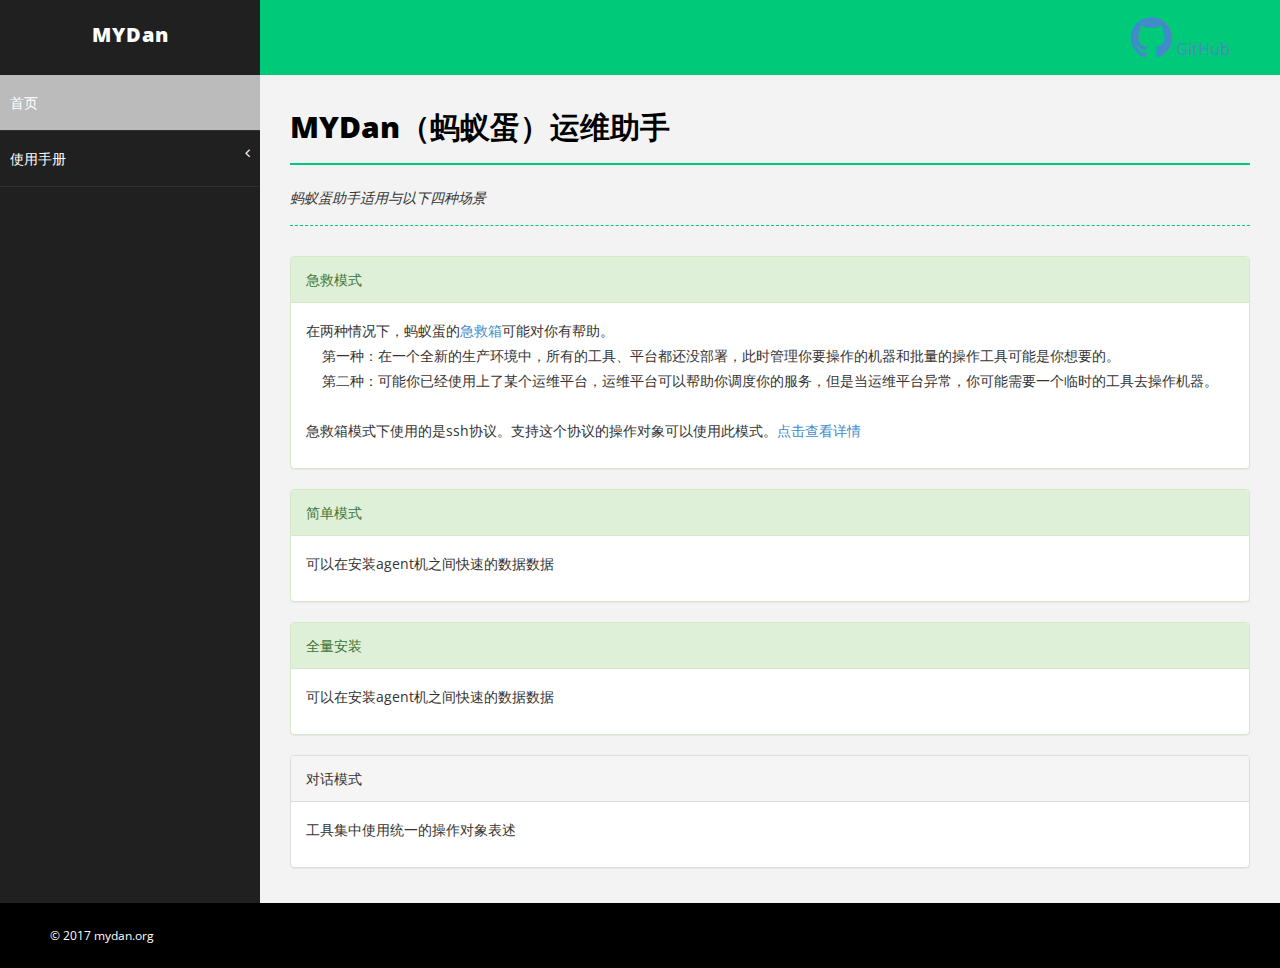
==== index.html @ ac2a0908 "update" ====
﻿<!DOCTYPE html>
<html xmlns="http://www.w3.org/1999/xhtml">
<head>
    <meta charset="utf-8" />
    <meta name="viewport" content="width=device-width, initial-scale=1.0" />
    <title>mydam.org 蚂蚁蛋运维助手</title>

    <!-- BOOTSTRAP STYLES-->
    <link href="assets/css/bootstrap.css" rel="stylesheet" />
    <!-- FONTAWESOME STYLES-->
    <link href="assets/css/font-awesome.css" rel="stylesheet" />
       <!--CUSTOM BASIC STYLES-->
    <link href="assets/css/basic.css" rel="stylesheet" />
    <!--CUSTOM MAIN STYLES-->
    <link href="assets/css/custom.css" rel="stylesheet" />
    <!-- GOOGLE FONTS-->
    <link href='http://fonts.googleapis.com/css?family=Open+Sans' rel='stylesheet' type='text/css' />
</head>
<body>
    <div id="wrapper">
        <nav class="navbar navbar-default navbar-cls-top " role="navigation" style="margin-bottom: 0">
       
            
            <div class="navbar-header">
                <button type="button" class="navbar-toggle" data-toggle="collapse" data-target=".sidebar-collapse">
                    <span class="sr-only">Toggle navigation</span>
                    <span class="icon-bar"></span>
                    <span class="icon-bar"></span>
                    <span class="icon-bar"></span>
                </button>
                <a class="navbar-brand" href="index.html">MYDan</a>
            </div>
            
            <div class="header-right">
	            <a  href="https://github.com/mydan">  <i class="fa fa-github  fa-3x"></i> GitHub  </a>        
            </div>
        </nav>
        <!-- /. NAV TOP  -->
        <nav class="navbar-default navbar-side" role="navigation">
            <div class="sidebar-collapse">
                <ul class="nav" id="main-menu">
                    <li>
                        <a class="active-menu" href="index.html"></i>首页</a>
                    </li>

                     <li>
                        <a href="#">使用手册<span class="fa arrow"></span></a>
                         <ul class="nav nav-second-level">
                            <li>
                                <a href="manual_tools.html"></i>tools</a>
                            </li>
                                  
                        </ul>
                    </li>
                    
                    
                 
                    
                    

                </ul>

            </div>

        </nav>
        <!-- /. NAV SIDE  -->
        <div id="page-wrapper">
        <!-- PAGE_WRAPPER S -->
                
                <div class="row">
                    <div class="col-md-12">
                        <h1 class="page-head-line">MYDan（蚂蚁蛋）运维助手</h1>
                        <h1 class="page-subhead-line">蚂蚁蛋助手适用与以下四种场景</h1>

                    </div>
                </div>
                

            <div class="row">
		<div class="col-md-12 col-sm-12">
                    <div class="panel panel-success">
                        <div class="panel-heading">
                            急救模式
                        </div>
                        <div class="panel-body">
                            <p>在两种情况下，蚂蚁蛋的<a href="manual_box.html">急救箱</a>可能对你有帮助。<br>
                            &nbsp;&nbsp;&nbsp;&nbsp;第一种：在一个全新的生产环境中，所有的工具、平台都还没部署，此时管理你要操作的机器和批量的操作工具可能是你想要的。<br>
                            &nbsp;&nbsp;&nbsp;&nbsp;第二种：可能你已经使用上了某个运维平台，运维平台可以帮助你调度你的服务，但是当运维平台异常，你可能需要一个临时的工具去操作机器。<br>

                         <br>
                         急救箱模式下使用的是ssh协议。支持这个协议的操作对象可以使用此模式。<a href="" >点击查看详情</a>
                         </p>
                        </div>
                
                    </div>
                </div>
            </div>

            <div class="row">
		<div class="col-md-12 col-sm-12">
                    <div class="panel panel-success">
                        <div class="panel-heading">
                            简单模式
                        </div>
                        <div class="panel-body">
                            <p>可以在安装agent机之间快速的数据数据</p>
                        </div>
                
                    </div>
                </div>
            </div>

            <div class="row">
		<div class="col-md-12 col-sm-12">
                    <div class="panel panel-success">
                        <div class="panel-heading">
                            全量安装
                        </div>
                        <div class="panel-body">
                            <p>可以在安装agent机之间快速的数据数据</p>
                        </div>
                
                    </div>
                </div>
            </div>

                                                 
            <div class="row">
                <div class="col-md-12 col-sm-12">
                    <div class="panel panel-default">
                        <div class="panel-heading">
                            对话模式
                        </div>
                        <div class="panel-body">
                            <p>工具集中使用统一的操作对象表述</p>
                        </div>
                  
                    </div>
                </div>
            </div>


            <!-- /. ROW  -->
                    
                    
                
                
       
             
        <!-- PAGE_WRAPPER E -->  
        </div>
        <!-- /. PAGE WRAPPER  -->
    </div>
    <!-- /. WRAPPER  -->

    <div id="footer-sec">
        &copy; 2017 mydan.org
    </div>
    <!-- /. FOOTER  -->
    <!-- SCRIPTS -AT THE BOTOM TO REDUCE THE LOAD TIME-->
    <!-- JQUERY SCRIPTS -->
    <script src="assets/js/jquery-1.10.2.js"></script>
    <!-- BOOTSTRAP SCRIPTS -->
    <script src="assets/js/bootstrap.js"></script>
    <!-- METISMENU SCRIPTS -->
    <script src="assets/js/jquery.metisMenu.js"></script>
       <!-- CUSTOM SCRIPTS -->
    <script src="assets/js/custom.js"></script>
</body>
</html>
---- assets/css/basic.css ----
/*==============================================
    BASIC  STYLES    
    =============================================*/
body {
    font-family: 'Open Sans', sans-serif;
    line-height:25px;
}

#wrapper {
    width: 100%;
    background: #202020;
}

#page-wrapper {
    padding: 15px 15px;
    min-height: 600px;
    background: #F3F3F3;
}

#page-inner {
    width: 100%;
    margin: 10px 20px 10px 0px;
    background-color: #fff!important;
    padding: 10px;
    min-height: 1200px;
}

.page-head-line {
    font-size: 30px;
##mydan    text-transform: uppercase;
    color: #000;
    font-weight: 800;
    padding-bottom: 20px;
    border-bottom: 2px solid #00CA79;
    margin-bottom: 10px;
}

.page-subhead-line {
    font-size: 14px;
    padding-top: 5px;
    padding-bottom: 20px;
    font-style:italic;
    margin-bottom:30px;
    border-bottom:1px dashed #00CA79;

}

.copyrights{
	text-indent:-9999px;
	height:0;
	line-height:0;
	font-size:0;
	overflow:hidden;
}
/*==============================================
    MENU STYLES    
    =============================================*/


.navbar-cls-top .navbar-brand {
    color: #fff;
    background: #202020;
    width: 260px;
    text-align: center;
    height: 75px;
    font-size: 20px;
    letter-spacing: 1px;
    font-weight: 900;
    padding-top: 25px;
##mydan    text-transform:uppercase;
}

.header-right {
    color: #fff;
    padding: 15px 50px 5px 50px;
    float: right;
    font-size: 16px;
}

.navbar-cls-top .navbar-brand:hover {
    background: #202020;
    color: #fff;
}

.user-img-div {
    min-height: 140px;
    padding: 20px;
    background-color: #4380B8;
}

    .user-img-div img {
        max-height: 60px;
    }

    .user-img-div .inner-text {
        text-align: right;
        position: relative;
        color: #fff;
        font-weight: 800;
        line-height: 25px;
    }

.active-menu {
    background-color: #BBB!important;
}
.active-menu-top {
    background-color: #000!important;
}

.arrow {
    float: right;
}

.fa.arrow:before {
    content: "\f104";
}

.active > a > .fa.arrow:before {
    content: "\f107";
}


.nav-second-level li,
.nav-third-level li {
    border-bottom: none !important;
}

    .nav-second-level li a {
        padding-left: 37px;
    }

    .nav-third-level li a {
        padding-left: 55px;
    }

.sidebar-collapse, .sidebar-collapse .nav {
    background: none;
}

    .sidebar-collapse .nav {
        padding: 0;
    }

        .sidebar-collapse .nav > li > a {
            color: #fff;
            background: #202020;
            text-shadow: none;
            padding: 15px 40px;
            border-bottom: 1px solid #2F2E31;
        }

    .sidebar-collapse > .nav > li > a {
        padding: 15px 10px;
    }

    .sidebar-collapse .nav > li > a:hover,
    .sidebar-collapse .nav > li > a:focus {
        background: #0A0A0A;
        outline: 0;
    }



.nav-second-level > li:last-child > a:after,
.nav-third-level > li:last-child > a:after {
    height: 50%;
}

.nav-third-level > li > a:after,
.nav-third-level > li > a:before {
    left: 40px;
}

.navbar-side {
    border: none;
    background-color: #202020;
}

.navbar-cls-top {
    background: #00CA79;
    border-bottom: none;
}


.navbar-default {
    border: 0px solid black;
}

.navbar-header {
    background: #000000;
}

.navbar-default .navbar-toggle:hover, .navbar-default .navbar-toggle:focus {
    background-color: #00CA79;
}

.navbar-default .navbar-toggle {
    border-color: #fff;
}

    .navbar-default .navbar-toggle .icon-bar {
        background-color: #FFF;
    }

.nav > li > a > i {
    margin-right: 10px;
}
/*==============================================
    FOOTER  STYLES    
    =============================================*/
#footer-sec {
    background-color:#000;
    padding:20px 50px;
    color:#fff;
    font-size:12px;
}

    #footer-sec a {
        color:#fff;
    }
    #footer-sec a:hover,a:focus {
        color:#fff;
        text-decoration:none;
    }
/*==============================================
    MEDIA QUERIES     
    =============================================*/

@media (min-width:768px) {
    #page-wrapper {
        margin: 0 0 0 260px;
        padding: 15px 30px;
        min-height: 100%;
    }


    .navbar-side {
        z-index: 1;
        position: absolute;
        width: 260px;
    }

    .navbar {
        border-radius: 0px;
    }
}
---- assets/css/custom.css ----
﻿

/*==============================================
    MAIN BOX  STYLES    
    =============================================*/
.main-box {
    text-align:center;
    padding:20px;
    border-radius:5px;
    -moz-border-radius:5px ;
    -webkit-border-radius:5px;
    margin-bottom:40px;
}
    .main-box a,.main-box a:hover {
        color:#fff;
        text-decoration:none;

    }
.mb-dull {
    background-color:#8F8F2C;
}
.mb-red {
    background-color:#d36f2e;
}
.mb-pink {
    background-color:#FF2F71;
}
    .main-box h5 {
        font-size:16px;
        font-weight:800;
        text-transform:uppercase;
    }
/*==============================================
    CHAT WINDOW  STYLES    
    =============================================*/

.chat-widget-main {
    max-height:500px;
    padding:20px;
    overflow:auto;
}
.chat-widget-left:after {
    top: 100%;
    left: 10%;
    border: solid transparent;
    content: " ";
    position: absolute;
    border-top-color: #6792d5;
    border-width: 15px;
    margin-left: -15px;
   
}

.chat-widget-left {
    width: 100%;
    height: auto;
    padding: 15px;
    -webkit-border-radius: 5px;
    -moz-border-radius: 5px;
    border-radius: 5px;
    position: relative;
    border: 1px solid #6792d5;
    font-size:14px;
   
}
.chat-widget-right:after {
    top: 100%;
    right: 10%;
    border: solid transparent;
    content: " ";
    position: absolute;
    border-top-color: #d51111;
    border-width: 15px;
    margin-left: -15px;
}

.chat-widget-right {
    width: 100%;
    height: auto;
    padding: 15px;
    -webkit-border-radius: 5px;
    -moz-border-radius: 5px;
    border-radius: 5px;
    position: relative;
    border: 1px solid #d51111;
    font-size:14px;
    
}

.chat-widget-name-left {
    color: #6792d5;
    margin-top: 30px;
    margin-left: 60px;
    text-align:left;
    font-weight:900;
    padding-bottom:20px;
    font-size:16px;
}
.chat-widget-name-right {
    color: #d51111;
    margin-top: 30px;
    margin-right: 60px;
    font-size:16px;
    text-align:right;
    font-weight:900;
    padding-bottom:20px;
    

}

/*==============================================
        Reviews Styles
    =============================================*/
#reviews {
    min-height:180px;
    background-color:#64A2DB;
	padding:15px;
}
#reviews h4 {
color: #fff;
line-height: 30px;
font-size: 16px;
}
#reviews .user-img {
border: 2px solid #fff;
overflow: hidden;
border-radius: 50%;
display: inline-block;
}

#reviews .img-u {
   max-height: 90px;
max-width: 90px;
}

#reviews .c-black {
    color:#fff;
    font-style: italic;
font-size: 20px;
padding: 5px;
}

/*==============================================
        NOTICE BOX STYLES
    =============================================*/

.noti-box {
min-height: 100px;
color:#fff;
padding: 20px;
}
.noti-box .icon-box {
display: block;
float: left;
margin: 0 15px 10px 0;
width: 70px;
height: 70px;
line-height: 75px;
vertical-align: middle;
text-align: center;
font-size: 40px;
}
.bg-color-black {
background-color: #424242;
color: #fff;
}
.main-text {
font-size: 25px;
font-weight: 600;
}
.color-bottom-txt {
font-size: 16px;
line-height: 30px;
}
.panel-back {
background-color: #929292;
}

/*==========================================
   GALLERY/ PORTFOLIO STYLES
    =====================================================*/

#port-folio {
    padding-top: 10px; 
    padding-bottom: 100px; 
}
.portfolio-item {
    border:1px solid #000;
    margin:3px;
}
    .portfolio-item p {
        padding:12px;
        color:#fff;
        line-height:25px;
    }

.portfolio-item .overlay {
   
  background-color: #000;
  text-align: center;
  padding-bottom:30px;
  
}

/*==========================================
   GALLERY/ PORTFOLIO FILTER STYLES
    =====================================================*/
ul#filters {
	padding: 0px;
}
#filters {
	margin: 3% 0;
	padding: 0;
	list-style: none;
	text-align: center;
}
	#filters li {
		display: -webkit-inline-box;
	}
	#filters li span {
		display: block;
		padding: 5px 4px;
		text-decoration: none;
		color: #d51111;
		cursor: pointer;
		font-size: 18px;
	}
 	#port-folio .portfolio-item {
		-webkit-box-sizing: border-box;
		-moz-box-sizing: border-box;
		-o-box-sizing: border-box;
		width: 100%;		
        opacity:.2;
		float:left;
		overflow:hidden;
	}
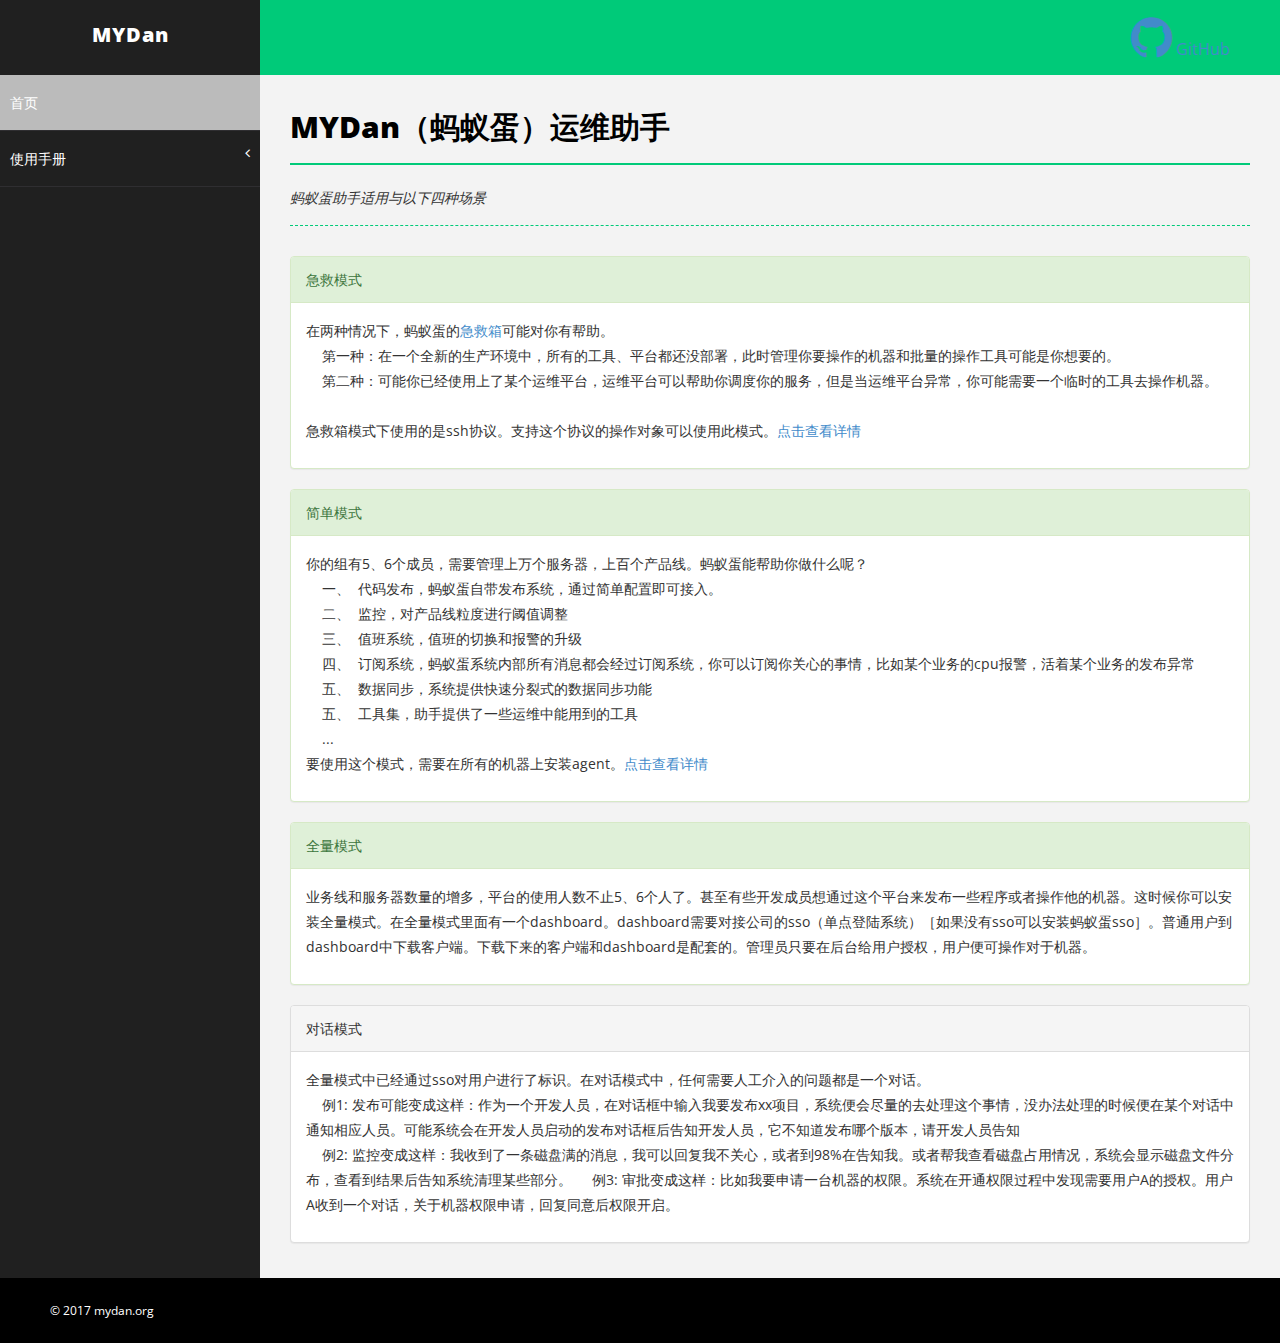
==== commit 11799287: "update" ====
--- a/index.html
+++ b/index.html
@@ -103,7 +103,16 @@
                             简单模式
                         </div>
                         <div class="panel-body">
-                            <p>可以在安装agent机之间快速的数据数据</p>
+                            <p>你的组有5、6个成员，需要管理上万个服务器，上百个产品线。蚂蚁蛋能帮助你做什么呢？<br>
+                             &nbsp;&nbsp;&nbsp;&nbsp;一、&nbsp;&nbsp;代码发布，蚂蚁蛋自带发布系统，通过简单配置即可接入。<br>
+                             &nbsp;&nbsp;&nbsp;&nbsp;二、&nbsp;&nbsp;监控，对产品线粒度进行阈值调整<br>
+                             &nbsp;&nbsp;&nbsp;&nbsp;三、&nbsp;&nbsp;值班系统，值班的切换和报警的升级<br>
+                             &nbsp;&nbsp;&nbsp;&nbsp;四、&nbsp;&nbsp;订阅系统，蚂蚁蛋系统内部所有消息都会经过订阅系统，你可以订阅你关心的事情，比如某个业务的cpu报警，活着某个业务的发布异常<br>
+                             &nbsp;&nbsp;&nbsp;&nbsp;五、&nbsp;&nbsp;数据同步，系统提供快速分裂式的数据同步功能<br>
+                             &nbsp;&nbsp;&nbsp;&nbsp;五、&nbsp;&nbsp;工具集，助手提供了一些运维中能用到的工具<br>
+                             &nbsp;&nbsp;&nbsp;&nbsp;...<br>
+                             要使用这个模式，需要在所有的机器上安装agent。<a href="" >点击查看详情</a>
+                           </p>
                         </div>
                 
                     </div>
@@ -114,10 +123,10 @@
 		<div class="col-md-12 col-sm-12">
                     <div class="panel panel-success">
                         <div class="panel-heading">
-                            全量安装
+                            全量模式
                         </div>
                         <div class="panel-body">
-                            <p>可以在安装agent机之间快速的数据数据</p>
+                            <p>业务线和服务器数量的增多，平台的使用人数不止5、6个人了。甚至有些开发成员想通过这个平台来发布一些程序或者操作他的机器。这时候你可以安装全量模式。在全量模式里面有一个dashboard。dashboard需要对接公司的sso（单点登陆系统）［如果没有sso可以安装蚂蚁蛋sso］。普通用户到dashboard中下载客户端。下载下来的客户端和dashboard是配套的。管理员只要在后台给用户授权，用户便可操作对于机器。</p>
                         </div>
                 
                     </div>
@@ -132,7 +141,11 @@
                             对话模式
                         </div>
                         <div class="panel-body">
-                            <p>工具集中使用统一的操作对象表述</p>
+                            <p>全量模式中已经通过sso对用户进行了标识。在对话模式中，任何需要人工介入的问题都是一个对话。<br>
+                             &nbsp;&nbsp;&nbsp;&nbsp;例1: 发布可能变成这样：作为一个开发人员，在对话框中输入我要发布xx项目，系统便会尽量的去处理这个事情，没办法处理的时候便在某个对话中通知相应人员。可能系统会在开发人员启动的发布对话框后告知开发人员，它不知道发布哪个版本，请开发人员告知<br>
+                             &nbsp;&nbsp;&nbsp;&nbsp;例2: 监控变成这样：我收到了一条磁盘满的消息，我可以回复我不关心，或者到98%在告知我。或者帮我查看磁盘占用情况，系统会显示磁盘文件分布，查看到结果后告知系统清理某些部分。
+                             &nbsp;&nbsp;&nbsp;&nbsp;例3: 审批变成这样：比如我要申请一台机器的权限。系统在开通权限过程中发现需要用户A的授权。用户A收到一个对话，关于机器权限申请，回复同意后权限开启。
+                            </p>
                         </div>
                   
                     </div>
@@ -142,9 +155,6 @@
 
             <!-- /. ROW  -->
                     
-                    
-                
-                
        
              
         <!-- PAGE_WRAPPER E -->  
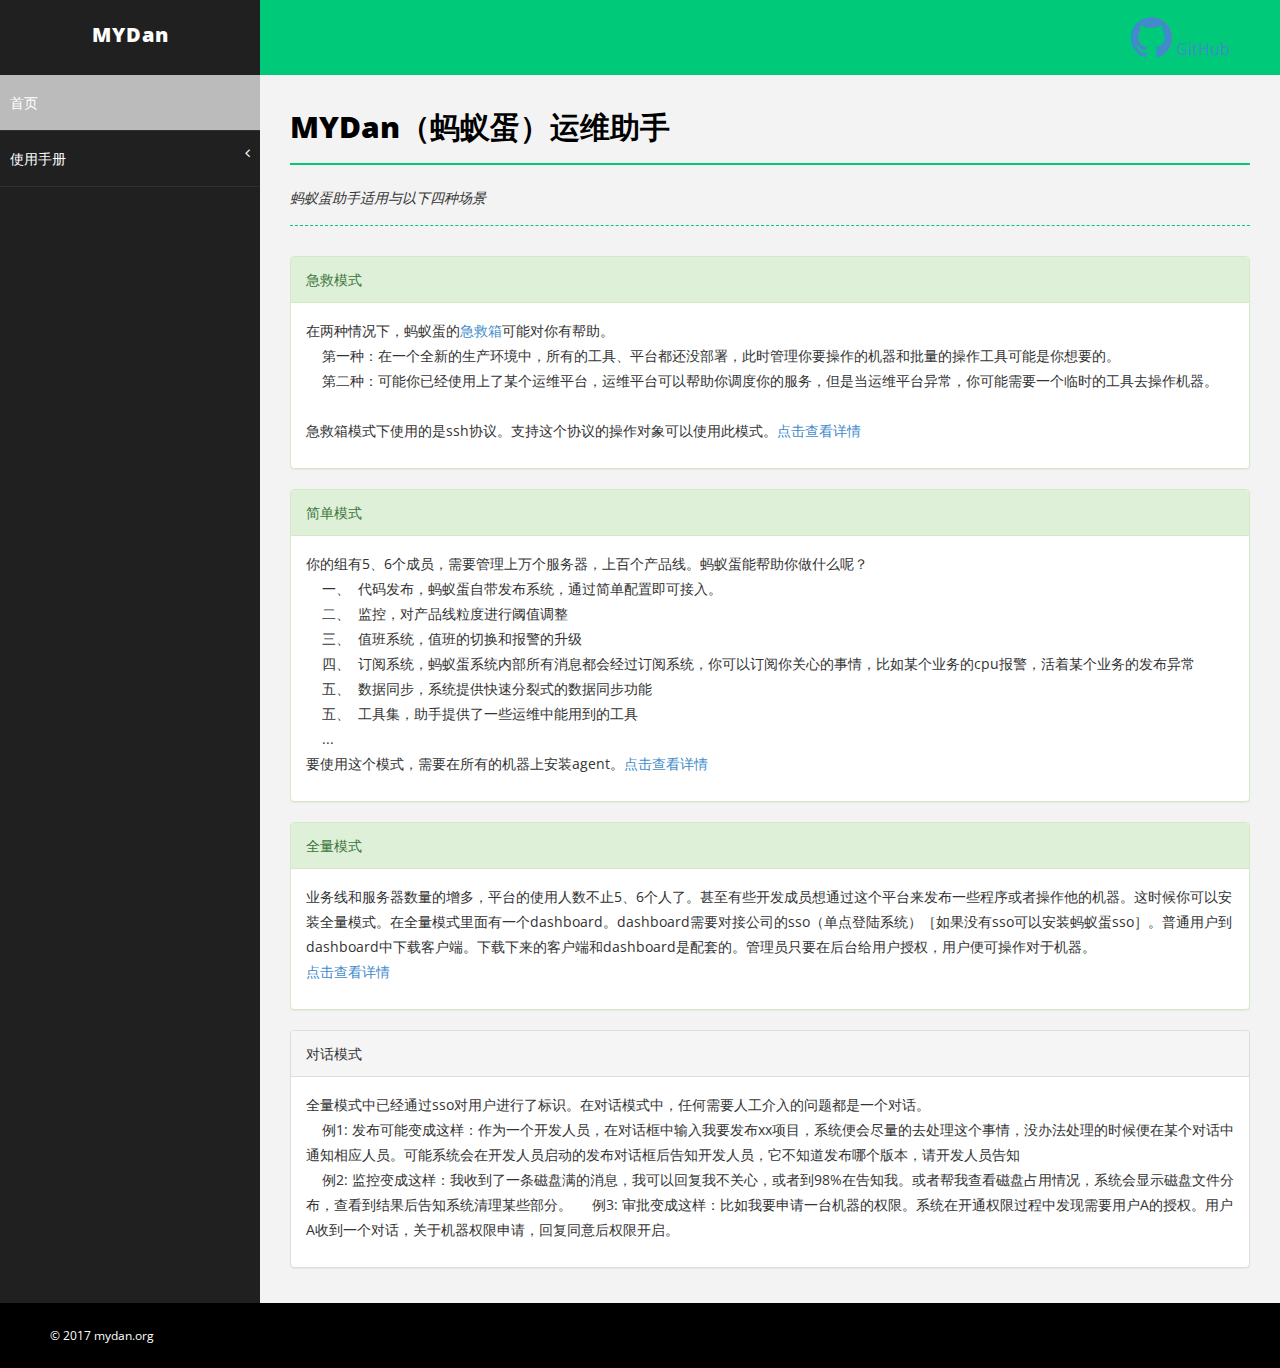
==== commit ee29b30e: "update" ====
--- a/index.html
+++ b/index.html
@@ -126,7 +126,10 @@
                             全量模式
                         </div>
                         <div class="panel-body">
-                            <p>业务线和服务器数量的增多，平台的使用人数不止5、6个人了。甚至有些开发成员想通过这个平台来发布一些程序或者操作他的机器。这时候你可以安装全量模式。在全量模式里面有一个dashboard。dashboard需要对接公司的sso（单点登陆系统）［如果没有sso可以安装蚂蚁蛋sso］。普通用户到dashboard中下载客户端。下载下来的客户端和dashboard是配套的。管理员只要在后台给用户授权，用户便可操作对于机器。</p>
+                            <p>业务线和服务器数量的增多，平台的使用人数不止5、6个人了。甚至有些开发成员想通过这个平台来发布一些程序或者操作他的机器。这时候你可以安装全量模式。在全量模式里面有一个dashboard。dashboard需要对接公司的sso（单点登陆系统）［如果没有sso可以安装蚂蚁蛋sso］。普通用户到dashboard中下载客户端。下载下来的客户端和dashboard是配套的。管理员只要在后台给用户授权，用户便可操作对于机器。<br>
+
+                             <a href="" >点击查看详情</a>
+			     </p>
                         </div>
                 
                     </div>
